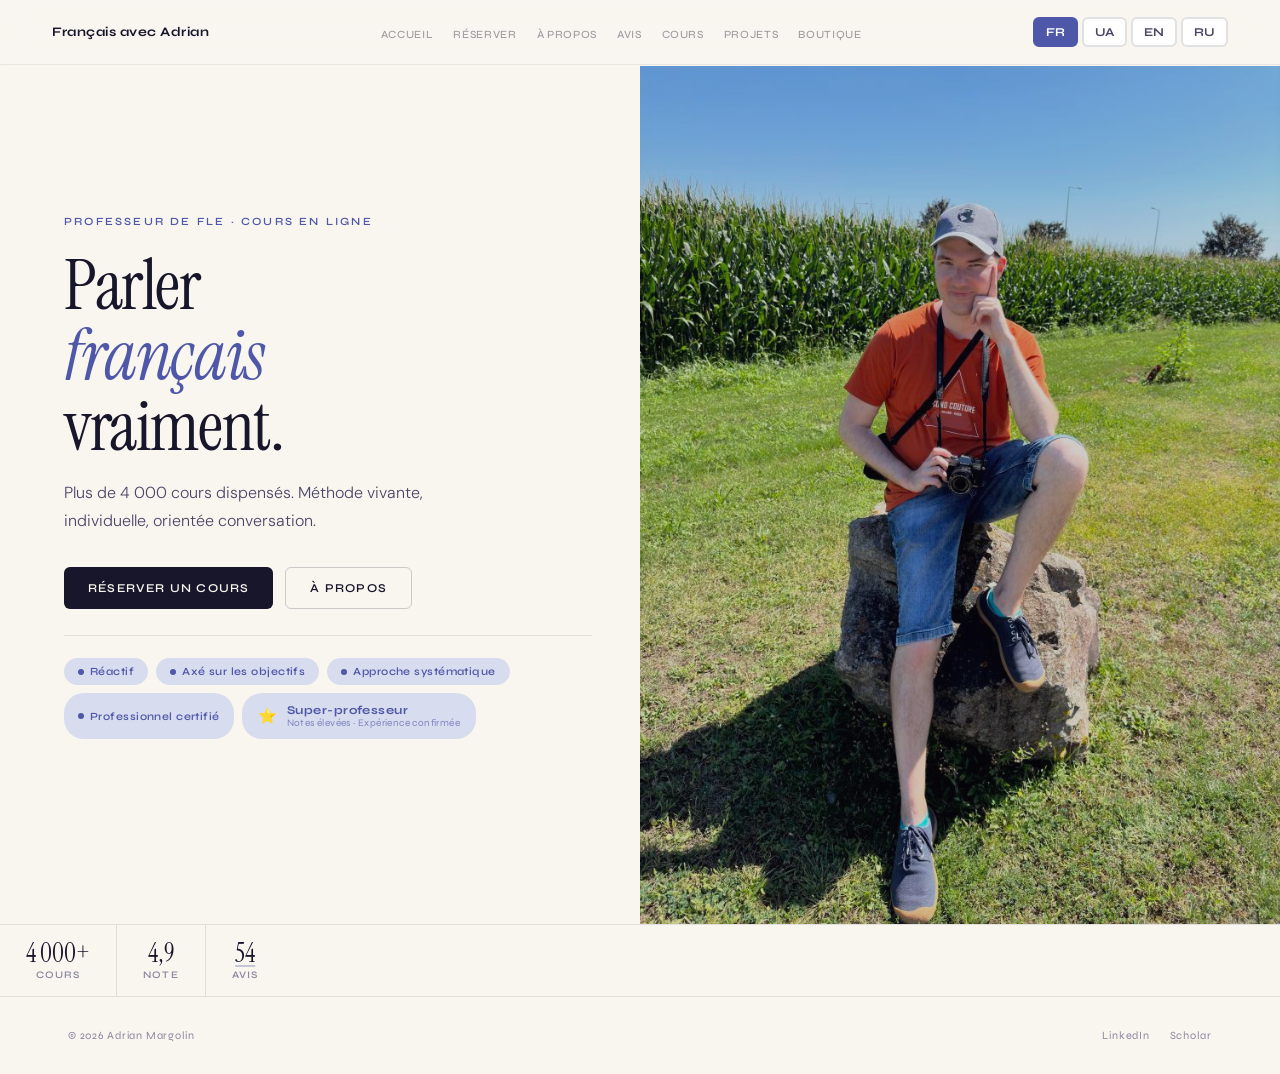
==== index.html @ 777efb52 "Add files via upload" ====
<!DOCTYPE html>
<html lang="fr">
<head>
<meta charset="UTF-8">
<meta name="viewport" content="width=device-width, initial-scale=1.0">
<title>Français avec Adrian</title>
<link rel="preconnect" href="https://fonts.googleapis.com">
<link href="https://fonts.googleapis.com/css2?family=Instrument+Serif:ital@0;1&family=Syne:wght@400;500;600;700&family=DM+Sans:ital,wght@0,300;0,400;0,500;1,300&display=swap" rel="stylesheet">
<style>
:root{--bg:#F9F6F0;--bg2:#F2EDE4;--bg3:#EDE7DB;--ink:#18162A;--ink2:#4A4666;--ink3:#8A87A0;--indigo:#4F58A8;--il:#D8DCEF;--id:#3A4180;--sage:#4E7D6A;--sl:#D2E8DF;--rose:#B96B5A;--rl:#F0DEDA;--gold:#B88C45;--gl:#F0E2C8;--mist:#8590B4;--ml:#DDE1F0;--bdr:rgba(24,22,42,.1);--sh:0 4px 24px rgba(24,22,42,.07);--shl:0 12px 48px rgba(24,22,42,.13);--r:6px;--rl2:12px;}
*{margin:0;padding:0;box-sizing:border-box;}html{scroll-behavior:smooth;}
body{font-family:'DM Sans',sans-serif;background:var(--bg);color:var(--ink);overflow-x:hidden;cursor:url("[data-uri]") 4 0,auto;}
a,button{cursor:url("[data-uri]") 4 0,auto;}
.serif{font-family:'Instrument Serif',serif;}
.lbl{font-family:'Syne',sans-serif;font-size:11px;font-weight:600;letter-spacing:.2em;text-transform:uppercase;color:var(--indigo);margin-bottom:14px;display:block;}
.display{font-family:'Instrument Serif',serif;font-size:clamp(46px,5.5vw,86px);font-weight:400;line-height:1.0;letter-spacing:-.02em;}
.display em{font-style:italic;color:var(--indigo);}

/* NAV */
#nav{position:fixed;top:0;left:0;right:0;z-index:300;display:flex;align-items:center;justify-content:space-between;padding:17px 52px;background:rgba(249,246,240,.8);backdrop-filter:blur(14px);border-bottom:1px solid rgba(24,22,42,.07);transition:padding .35s,background .35s;}
#nav.sc{padding:10px 52px;background:rgba(249,246,240,.97);border-bottom-color:rgba(24,22,42,.12);}
.nav-logo{font-family:'Syne',sans-serif;font-size:13px;font-weight:700;letter-spacing:.04em;text-decoration:none;color:var(--ink);white-space:nowrap;}
.nav-links{display:flex;gap:2px;list-style:none;align-items:center;}
.nav-links a{font-family:'Syne',sans-serif;font-size:11px;font-weight:500;letter-spacing:.06em;text-transform:uppercase;text-decoration:none;color:var(--ink);opacity:.4;padding:6px 9px;border-radius:var(--r);transition:opacity .2s,background .2s;white-space:nowrap;}
.nav-links a:hover{opacity:1;background:var(--il);}
.nav-links a.on{opacity:1;color:var(--indigo);background:var(--il);}
.lang-sw{display:flex;gap:4px;}
.lang-btn{font-family:'Syne',sans-serif;font-size:12px;font-weight:700;padding:6px 11px;border-radius:6px;border:2px solid rgba(24,22,42,.13);background:white;color:var(--ink2);transition:all .2s;cursor:url("[data-uri]") 4 0,auto;}
.lang-btn:hover{background:var(--il);color:var(--indigo);border-color:transparent;}
.lang-btn.on{background:var(--indigo);color:white;border-color:var(--indigo);}

/* PAGES */
.page{display:none;min-height:100vh;padding-top:66px;}
.page.active{display:block;}

/* REVEAL */
.rv{opacity:0;transform:translateY(22px);transition:opacity .6s,transform .6s;}
.rv.in{opacity:1;transform:none;}
.rvl{opacity:0;transform:translateX(-22px);transition:opacity .6s,transform .6s;}
.rvl.in{opacity:1;transform:none;}
.rvr{opacity:0;transform:translateX(22px);transition:opacity .6s,transform .6s;}
.rvr.in{opacity:1;transform:none;}

/* BUTTONS */
.btn{display:inline-flex;align-items:center;gap:8px;font-family:'Syne',sans-serif;font-size:12px;font-weight:600;letter-spacing:.1em;text-transform:uppercase;text-decoration:none;border:none;padding:13px 24px;border-radius:var(--r);transition:all .25s;cursor:url("[data-uri]") 4 0,auto;}
.bf{background:var(--ink);color:var(--bg);}
.bf:hover{background:var(--indigo);}
.bo{background:transparent;color:var(--ink);border:1.5px solid rgba(24,22,42,.2);}
.bo:hover{background:var(--ink);color:var(--bg);border-color:var(--ink);}
.bi{background:var(--indigo);color:white;}
.bi:hover{background:var(--id);}
.bs{background:var(--sage);color:white;}
.bs:hover{background:#3d6455;}

/* SECTIONS */
.sec{padding:76px 68px;}
.sec-sm{padding:52px 68px;}
.st{font-family:'Instrument Serif',serif;font-size:clamp(26px,2.8vw,42px);font-weight:400;line-height:1.1;letter-spacing:-.01em;margin-bottom:16px;}
.st em{font-style:italic;color:var(--indigo);}
.sb{font-size:16px;font-weight:300;line-height:1.8;color:var(--ink2);max-width:500px;}

/* BADGES */
.bdg{display:inline-flex;align-items:center;gap:6px;padding:7px 14px;border-radius:20px;font-family:'Syne',sans-serif;font-size:11px;font-weight:600;letter-spacing:.04em;}
.bd{width:6px;height:6px;border-radius:50%;background:currentColor;}
.bi2{background:var(--il);color:var(--indigo);}
.bs2{background:var(--il);color:var(--indigo);}
.bg2{background:var(--il);color:var(--indigo);}
.br2{background:var(--il);color:var(--indigo);}
.sbdg{display:flex;align-items:center;gap:10px;padding:10px 16px;border-radius:20px;background:var(--il);color:var(--indigo);}

/* HOME */
.hero{min-height:calc(100vh - 66px);display:grid;grid-template-columns:1fr 1fr;overflow:hidden;}
.hl{display:flex;flex-direction:column;justify-content:center;padding:36px 48px 72px 64px;}
.hr{position:relative;overflow:hidden;background:#1A1830;}
.hr img{width:100%;height:100%;object-fit:cover;object-position:center top;opacity:.8;animation:iIn 1.2s ease .1s both;}
@keyframes iIn{from{opacity:0;transform:scale(1.06);}to{opacity:.8;transform:scale(1);}}
.hlbl{margin-bottom:22px;opacity:0;animation:su .7s ease .2s forwards;}
.htitle{margin-bottom:18px;opacity:0;animation:su .8s ease .4s forwards;}
.hsub{font-size:16px;font-weight:300;line-height:1.75;color:var(--ink2);max-width:420px;margin-bottom:32px;opacity:0;animation:su .7s ease .6s forwards;}
.hacts{display:flex;gap:12px;flex-wrap:wrap;opacity:0;animation:su .7s ease .8s forwards;}
.hbdgs{display:flex;flex-wrap:wrap;gap:8px;margin-top:26px;padding-top:22px;border-top:1px solid var(--bdr);opacity:0;animation:su .7s ease 1s forwards;}
@keyframes su{from{opacity:0;transform:translateY(14px);}to{opacity:1;transform:none;}}
.hsr{display:flex;background:var(--bg);border-top:1px solid var(--bdr);animation:su .8s ease 1.2s both;}
.hs{padding:15px 26px;border-right:1px solid var(--bdr);text-align:center;}
.hs:last-child{border-right:none;}
.hsn{font-family:'Instrument Serif',serif;font-size:26px;font-weight:400;color:var(--ink);line-height:1;}
.hsl{font-family:'Syne',sans-serif;font-size:10px;font-weight:600;letter-spacing:.12em;text-transform:uppercase;color:var(--ink3);margin-top:3px;}
.hs-lnk{cursor:url("[data-uri]") 4 0,auto;transition:background .2s;}
.hs-lnk:hover{background:var(--il);}
.hs-lnk .hsn{text-decoration:underline;text-underline-offset:3px;text-decoration-color:rgba(79,88,168,.3);}
.hs-lnk:hover .hsn{color:var(--indigo);}

/* BIO */
.bioh{display:grid;grid-template-columns:1fr 1fr;min-height:70vh;}
.biov{overflow:hidden;background:var(--ink);}
.biov img{width:100%;height:100%;object-fit:cover;object-position:center;opacity:.85;transition:transform 6s;}
.biov:hover img{transform:scale(1.04);}
.biot{display:flex;flex-direction:column;justify-content:center;padding:52px 64px;}
.bio-name{font-family:'Instrument Serif',serif;font-size:clamp(26px,3vw,40px);line-height:1.1;margin-bottom:3px;}
.bio-name em{font-style:normal;color:var(--indigo);}
.bio-ua{font-size:17px;font-weight:300;color:var(--ink3);margin-bottom:18px;display:block;letter-spacing:.02em;}
.bio-facts{display:grid;grid-template-columns:1fr 1fr;gap:10px;margin:18px 0;}
.bfc{padding:13px 16px;border-radius:var(--r);background:var(--bg2);border:1px solid var(--bdr);}
.bfi{font-size:17px;margin-bottom:4px;}
.bfl{font-family:'Syne',sans-serif;font-size:10px;font-weight:600;letter-spacing:.1em;text-transform:uppercase;color:var(--ink3);margin-bottom:2px;}
.bfv{font-size:13px;font-weight:400;color:var(--ink);line-height:1.4;}
.lpills{display:flex;flex-wrap:wrap;gap:5px;}
.lp{font-family:'Syne',sans-serif;font-size:11px;padding:4px 10px;border-radius:20px;border:1px solid var(--bdr);color:var(--ink2);}
.lp strong{color:var(--indigo);font-weight:700;}
.psbtn{cursor:url("[data-uri]") 4 0,auto;transition:transform .2s,box-shadow .2s;border:none;font-size:13px;padding:9px 15px;}
.psbtn:hover{transform:translateY(-2px);box-shadow:var(--sh);}
.psdet{display:none;margin-top:11px;padding:15px 17px;background:white;border-radius:var(--rl2);border:1px solid var(--bdr);font-size:14px;font-weight:300;line-height:1.75;color:var(--ink2);}

/* REVIEWS */
.revh{background:var(--indigo);color:white;padding:60px 68px 44px;display:flex;align-items:center;gap:44px;flex-wrap:wrap;}
.revbig{font-family:'Instrument Serif',serif;font-size:clamp(80px,10vw,128px);font-weight:400;line-height:1;}
.revstars{font-size:20px;letter-spacing:4px;color:#FFD166;margin:7px 0;}
.revg{display:grid;grid-template-columns:repeat(3,1fr);gap:16px;padding:40px 68px 52px;}
.rc{background:white;border-radius:var(--rl2);border:1px solid var(--bdr);padding:20px;box-shadow:var(--sh);transition:transform .3s,box-shadow .3s;}
.rc:hover{transform:translateY(-4px);box-shadow:var(--shl);}
.rc-top{display:flex;justify-content:space-between;align-items:center;margin-bottom:10px;padding-bottom:9px;border-bottom:1px solid var(--bdr);}
.rc-plat{display:flex;align-items:center;gap:5px;font-family:'Syne',sans-serif;font-size:10px;font-weight:700;letter-spacing:.06em;text-transform:uppercase;color:var(--ink3);}
.rc-stars{font-size:12px;color:#F59E0B;letter-spacing:1px;}
.rc-text{font-size:13px;font-weight:300;line-height:1.75;color:var(--ink2);font-style:italic;margin-bottom:14px;}

.rc-footer{display:flex;justify-content:space-between;align-items:center;margin-top:14px;gap:8px;}
.rc-orig-btn{font-family:'Syne',sans-serif;font-size:10px;font-weight:600;letter-spacing:.08em;text-transform:uppercase;background:none;border:1px solid var(--bdr);border-radius:20px;padding:4px 10px;color:var(--ink3);cursor:pointer;flex-shrink:0;transition:all .2s;}
.rc-orig-btn:hover{background:var(--il);color:var(--indigo);border-color:transparent;}

.rc-author{display:flex;align-items:center;gap:9px;}
.rc-av{width:36px;height:36px;border-radius:50%;object-fit:cover;border:2px solid var(--il);flex-shrink:0;}
.rc-av-fb{width:36px;height:36px;border-radius:50%;background:var(--indigo);color:white;font-family:'Syne',sans-serif;font-size:13px;font-weight:700;align-items:center;justify-content:center;flex-shrink:0;}
.rc-name{font-size:13px;font-weight:500;color:var(--ink);}
.rc-date{font-family:'Syne',sans-serif;font-size:10px;color:var(--ink3);letter-spacing:.05em;margin-top:1px;}
.rev-nt{text-align:center;padding:0 68px 44px;font-family:'Syne',sans-serif;font-size:11px;color:var(--ink3);letter-spacing:.06em;}
.rev-nt a{color:var(--indigo);text-decoration:none;}

/* LESSONS */
.lesh{background:var(--bg2);padding:76px 68px 0;}
.steps{display:grid;grid-template-columns:repeat(3,1fr);border-top:1px solid var(--bdr);margin-top:40px;}
.step{padding:32px;border-right:1px solid var(--bdr);transition:background .25s;}
.step:last-child{border-right:none;}
.step:hover{background:var(--bg3);}
.sn{font-family:'Instrument Serif',serif;font-size:50px;font-weight:400;line-height:1;color:rgba(79,88,168,.18);margin-bottom:12px;}
.stit{font-family:'Instrument Serif',serif;font-size:20px;margin-bottom:8px;color:var(--ink);}
.sdesc{font-size:14px;font-weight:300;line-height:1.75;color:var(--ink2);}
.progsec{padding:52px 68px 76px;background:var(--bg2);}
.les-bio-wrap{background:var(--bg2);padding:52px 0;}
.prog-b2c2-msg{font-family:'Instrument Serif',serif;font-size:clamp(10px,1.25vw,15px);font-style:italic;color:var(--indigo);text-align:center;padding:40px 20px;line-height:1.5;}
.prog-note{font-size:14px;font-weight:300;color:var(--ink2);line-height:1.7;padding:14px 18px;background:white;border-radius:var(--r);border-left:3px solid var(--indigo);margin-bottom:28px;}
.progtabs{display:flex;gap:0;border-bottom:1px solid var(--bdr);margin-bottom:32px;}
.ptab{font-family:'Syne',sans-serif;font-size:12px;font-weight:600;letter-spacing:.09em;text-transform:uppercase;padding:11px 24px;border:none;background:none;color:var(--ink3);cursor:url("[data-uri]") 4 0,auto;border-bottom:2px solid transparent;margin-bottom:-1px;transition:all .2s;}
.ptab:hover{color:var(--ink);}
.ptab.on{color:var(--indigo);border-bottom-color:var(--indigo);}
.prog-wrap{display:grid;grid-template-columns:1fr 1fr;gap:24px;}
.prog-col-title{font-family:'Syne',sans-serif;font-size:10px;font-weight:700;letter-spacing:.14em;text-transform:uppercase;color:var(--ink3);margin-bottom:14px;padding-bottom:9px;border-bottom:1px solid var(--bdr);}
.prog-list{list-style:none;display:flex;flex-direction:column;gap:8px;}
.prog-list li{font-size:14px;font-weight:300;color:var(--ink2);display:flex;gap:8px;align-items:baseline;line-height:1.5;}
.prog-list li::before{content:"→";color:var(--indigo);font-size:12px;flex-shrink:0;}
.prog-col-note{font-size:12px;font-weight:300;color:var(--ink3);margin-top:14px;font-style:italic;}

/* PROJECTS */
.pjg{display:grid;grid-template-columns:1fr 1fr;gap:18px;margin-top:40px;}
.pjc{border-radius:var(--rl2);overflow:hidden;border:1px solid var(--bdr);background:white;box-shadow:var(--sh);transition:transform .3s,box-shadow .3s;}
.pjc:hover{transform:translateY(-4px);box-shadow:var(--shl);}
.pct{padding:22px 22px 0;display:flex;justify-content:space-between;align-items:flex-start;}
.pci{width:44px;height:44px;border-radius:var(--r);display:flex;align-items:center;justify-content:center;font-size:20px;}
.pcs{font-family:'Syne',sans-serif;font-size:10px;font-weight:700;letter-spacing:.11em;text-transform:uppercase;padding:4px 10px;border-radius:20px;}
.swip{background:var(--gl);color:var(--gold);}
.slive{background:var(--sl);color:var(--sage);}
.pcb{padding:14px 22px 22px;}
.pctit{font-family:'Instrument Serif',serif;font-size:21px;margin-bottom:6px;color:var(--ink);}
.pcd{font-size:13px;font-weight:300;line-height:1.7;color:var(--ink2);}
.pbr{margin-top:13px;}
.pbl{font-family:'Syne',sans-serif;font-size:10px;font-weight:600;color:var(--ink3);letter-spacing:.07em;text-transform:uppercase;display:flex;justify-content:space-between;}
.pb{height:4px;background:var(--bdr);border-radius:2px;margin-top:6px;overflow:hidden;}
.pbf{height:100%;border-radius:2px;background:var(--indigo);transition:width 1.2s ease;width:0%;}

/* SHOP */
.shoph{background:linear-gradient(135deg,var(--indigo) 0%,var(--id) 100%);color:white;padding:68px 68px 44px;}
.shopg{display:grid;grid-template-columns:repeat(3,1fr);gap:16px;padding:40px 68px 76px;background:var(--bg2);}
.shc{background:white;border-radius:var(--rl2);border:1px solid var(--bdr);overflow:hidden;box-shadow:var(--sh);transition:transform .3s,box-shadow .3s;}
.shc:hover{transform:translateY(-4px);box-shadow:var(--shl);}
.shcv{padding:28px 18px;text-align:center;}
.shci{border-radius:8px;padding:18px;border:1px solid rgba(255,255,255,.2);background:rgba(255,255,255,.1);display:inline-block;min-width:120px;}
.shcb{padding:18px 20px;}
.shcc{font-family:'Syne',sans-serif;font-size:10px;font-weight:700;letter-spacing:.14em;text-transform:uppercase;margin-bottom:6px;}
.shct{font-family:'Instrument Serif',serif;font-size:18px;margin-bottom:6px;color:var(--ink);}
.shcd{font-size:13px;font-weight:300;color:var(--ink2);line-height:1.6;margin-bottom:13px;}
.shcf{display:flex;justify-content:flex-end;gap:6px;}

/* FREE */
.frg{display:grid;grid-template-columns:repeat(3,1fr);gap:16px;margin-top:32px;}
.frc{padding:24px;background:white;border-radius:var(--rl2);border:1px solid var(--bdr);box-shadow:var(--sh);transition:transform .3s,box-shadow .3s;}
.frc:hover{transform:translateY(-3px);box-shadow:var(--shl);}
.ft{font-family:'Syne',sans-serif;font-size:10px;font-weight:700;letter-spacing:.14em;text-transform:uppercase;padding:4px 11px;border-radius:20px;display:inline-block;margin-bottom:13px;}
.ftyc{background:var(--rl);color:var(--rose);}
.ftyi{background:var(--sl);color:var(--sage);}
.ftyp{background:var(--il);color:var(--indigo);}

/* BOOKING */
.bkh{background:var(--ink);color:white;padding:76px 68px;display:grid;grid-template-columns:1fr 1fr;gap:52px;align-items:start;}
.bkct{background:rgba(255,255,255,.06);border-radius:var(--rl2);border:1px solid rgba(255,255,255,.1);padding:22px;}
.bkl{display:flex;align-items:center;gap:11px;padding:12px 15px;background:rgba(255,255,255,.06);border-radius:var(--r);border:1px solid rgba(255,255,255,.08);text-decoration:none;color:white;transition:background .2s;margin-bottom:7px;}
.bkl:last-child{margin-bottom:0;}
.bkl:hover{background:rgba(255,255,255,.14);}
.bkic{width:33px;height:33px;border-radius:var(--r);display:flex;align-items:center;justify-content:center;font-size:14px;flex-shrink:0;}
.ic-tg{background:#0088CC;}
.ic-li{background:#0077B5;}
.ic-em{background:var(--rose);}
.bklb{font-family:'Syne',sans-serif;font-size:11px;font-weight:600;letter-spacing:.05em;text-transform:uppercase;}
.bkv{font-size:11px;opacity:.4;margin-top:1px;}
.bk-aw{margin-top:18px;}
.bk-atg{display:block;width:100%;text-align:center;padding:12px;font-family:'Syne',sans-serif;font-size:11px;font-weight:600;letter-spacing:.1em;text-transform:uppercase;background:transparent;color:rgba(255,255,255,.5);border:1.5px solid rgba(255,255,255,.14);border-radius:var(--r);cursor:url("[data-uri]") 4 0,auto;transition:all .25s;}
.bk-atg:hover{color:white;border-color:rgba(255,255,255,.35);}
.bk-cal{display:none;margin-top:12px;border-radius:var(--rl2);overflow:hidden;}
.bk-cal iframe{display:block;width:100%;height:640px;border:none;}
.bk-cal.open{display:block;}

/* POPUP */
#ov{display:none;position:fixed;inset:0;background:rgba(24,22,42,.6);backdrop-filter:blur(6px);z-index:600;align-items:center;justify-content:center;}
#ov.open{display:flex;}
#pp{background:var(--bg);border-radius:18px;box-shadow:0 20px 72px rgba(24,22,42,.2);padding:32px;max-width:400px;width:92%;position:relative;animation:pIn .3s cubic-bezier(.34,1.56,.64,1);}
@keyframes pIn{from{opacity:0;transform:scale(.92);}to{opacity:1;transform:scale(1);}}
#pp-x{position:absolute;top:13px;right:17px;background:none;border:none;font-size:21px;color:var(--ink3);line-height:1;cursor:url("[data-uri]") 4 0,auto;}
#pp-x:hover{color:var(--ink);}
.ppt{font-family:'Instrument Serif',serif;font-size:24px;margin-bottom:6px;color:var(--ink);}
.pps{font-size:14px;font-weight:300;color:var(--ink2);line-height:1.6;margin-bottom:20px;}
.ppl{display:flex;align-items:center;gap:11px;padding:12px 15px;background:white;border-radius:var(--rl2);border:1.5px solid var(--bdr);text-decoration:none;transition:all .2s;margin-bottom:7px;}
.ppl:last-of-type{margin-bottom:0;}
.ppl:hover{border-color:var(--indigo);box-shadow:var(--sh);}
.ppli{width:34px;height:34px;border-radius:var(--r);display:flex;align-items:center;justify-content:center;font-size:16px;flex-shrink:0;}
.ppll{font-family:'Syne',sans-serif;font-size:12px;font-weight:600;color:var(--ink);letter-spacing:.04em;}
.ppls{font-size:11px;color:var(--ink3);margin-top:1px;}
.pp-div{font-family:'Syne',sans-serif;font-size:10px;color:var(--ink3);letter-spacing:.1em;text-transform:uppercase;text-align:center;margin:16px 0 12px;position:relative;}
.pp-div::before,.pp-div::after{content:"";position:absolute;top:50%;width:34%;height:1px;background:var(--bdr);}
.pp-div::before{left:0;}
.pp-div::after{right:0;}
.pp-ab{display:block;width:100%;text-align:center;padding:12px;font-family:'Syne',sans-serif;font-size:11px;font-weight:600;letter-spacing:.1em;text-transform:uppercase;background:transparent;color:var(--ink);border:1.5px solid rgba(24,22,42,.16);border-radius:var(--r);cursor:url("[data-uri]") 4 0,auto;transition:all .25s;}
.pp-ab:hover{background:var(--ink);color:white;}
.pp-cal{display:none;margin-top:11px;border-radius:var(--rl2);overflow:hidden;}
.pp-cal iframe{display:block;width:100%;height:380px;border:none;}
.pp-cal.open{display:block;}

/* FOOTER */
footer{padding:32px 68px;border-top:1px solid var(--bdr);display:flex;align-items:center;justify-content:space-between;}
footer.dk{background:var(--ink);border-top-color:rgba(255,255,255,.06);}
footer p{font-family:'Syne',sans-serif;font-size:11px;color:var(--ink3);letter-spacing:.07em;}
.fl{display:flex;gap:20px;}
.fl a{font-family:'Syne',sans-serif;font-size:11px;color:var(--ink3);text-decoration:none;letter-spacing:.07em;transition:color .2s;}
.fl a:hover{color:var(--indigo);}
footer.dk p{color:rgba(255,255,255,.2);}
footer.dk .fl a{color:rgba(255,255,255,.2);}
footer.dk .fl a:hover{color:#FFD166;}

@media(max-width:940px){
  #nav{padding:11px 18px;}
  .nav-links{display:none;}
  .hero,.bioh,.bkh{grid-template-columns:1fr;}
  .hr{display:none;}
  .hl{padding:32px 20px 60px;}
  .hsr{flex-wrap:wrap;}
  .sec,.sec-sm{padding:48px 20px;}
  .lesh,.progsec,.revh,.revg,.rev-nt{padding-left:20px;padding-right:20px;}
  .steps,.prog-wrap,.pjg,.shopg,.frg{grid-template-columns:1fr;}
  .step{border-right:none;border-bottom:1px solid var(--bdr);}
  .bioh{grid-template-columns:1fr;}
  .biov{height:240px;}
  .biot{padding:32px 20px;}
  .bkh{padding:48px 20px;}
  .shoph{padding:52px 20px 32px;}
  .shopg{padding:32px 20px 60px;}
  footer{padding:22px 20px;flex-direction:column;gap:12px;text-align:center;}
  .progtabs{flex-wrap:wrap;}
}
</style>
</head>
<body>

<nav id="nav">
  <a href="#" id="nl-logo" class="nav-logo syne">Français avec Adrian</a>
  <ul class="nav-links">
    <li><a href="#" id="nl-home" data-t="nav_home">Accueil</a></li>
    <li><a href="#" id="nl-booking" data-t="nav_booking">Réserver</a></li>
    <li><a href="#" id="nl-bio" data-t="nav_bio">À&nbsp;propos</a></li>
    <li><a href="#" id="nl-reviews" data-t="nav_reviews">Avis</a></li>
    <li><a href="#" id="nl-lessons" data-t="nav_lessons">Cours</a></li>
    <li><a href="#" id="nl-projects" data-t="nav_projects">Projets</a></li>
    <li><a href="#" id="nl-shop" data-t="nav_shop">Boutique</a></li>
    </ul>
  <div class="lang-sw">
    <button class="lang-btn on" id="lb-fr">FR</button>
    <button class="lang-btn" id="lb-ua">UA</button>
    <button class="lang-btn" id="lb-en">EN</button>
    <button class="lang-btn" id="lb-ru">RU</button>
  </div>
</nav>

<!-- HOME -->
<section id="page-home" class="page active">
  <div class="hero">
    <div class="hl">
      <span class="lbl hlbl" data-t="hero_label">Professeur de FLE · Cours en ligne</span>
      <h1 class="display htitle"><span data-t="hero_h1_a">Parler</span><br><em data-t="hero_h1_b">français</em><br><span data-t="hero_h1_c">vraiment.</span></h1>
      <p class="hsub" data-t="hero_sub">Plus de 4 000 cours dispensés.</p>
      <div class="hacts">
        <button class="btn bf" id="btn-book-h" data-t="book_btn">Réserver un cours</button>
        <button class="btn bo" id="btn-bio-h" style="white-space:nowrap;" data-t="bio_btn">À&nbsp;propos</button>
      </div>
      <div class="hbdgs">
        <span class="bdg bi2"><span class="bd"></span><span data-t="badge_active">Réactif</span></span>
        <span class="bdg bs2"><span class="bd"></span><span data-t="badge_goals">Axé sur les objectifs</span></span>
        <span class="bdg br2"><span class="bd"></span><span data-t="badge_system">Approche systématique</span></span>
        <span class="bdg bg2"><span class="bd"></span><span data-t="badge_prof">Professionnel certifié</span></span>
        <div class="sbdg"><span style="font-size:15px;">⭐</span><div><div style="font-size:12px;font-weight:700;letter-spacing:.04em;font-family:'Syne',sans-serif;" data-t="badge_super">Super-professeur</div><div style="font-size:10px;opacity:.65;letter-spacing:.04em;font-family:'Syne',sans-serif;" data-t="badge_super_sub">Notes élevées · Expérience confirmée</div></div></div>
      </div>
    </div>
    <div class="hr"><img src="[data-uri]" alt="Adrian Margolin"></div>
  </div>
  <div class="hsr">
    <div class="hs"><div class="hsn">4&nbsp;000+</div><div class="hsl" data-t="stat_lessons">cours</div></div>
    <div class="hs"><div class="hsn">4,9</div><div class="hsl" data-t="stat_rating">note</div></div>
    <div class="hs hs-lnk" id="btn-stat-r"><div class="hsn">54</div><div class="hsl" data-t="stat_reviews" id="srev-lbl">avis ↗</div></div>
  </div>
  <footer><p data-t="footer_copy">© 2026 Adrian Margolin</p><div class="fl"><a href="https://www.linkedin.com/in/adrian-margolin" target="_blank">LinkedIn</a><a href="https://scholar.google.com/citations?user=JBs4-RoAAAAJ&hl=fr" target="_blank">Scholar</a>
</div></footer>
</section>

<!-- BOOKING -->
<section id="page-booking" class="page">
  <div class="bkh">
    <div class="rv">
      <span class="lbl" style="color:rgba(255,255,255,.42);" data-t="bk_lbl">Réserver</span>
      <h2 class="st" style="color:white;" data-th="bk_h2">Commençons par <em>vous connaître</em>.</h2>
      <p style="color:rgba(255,255,255,.52);font-size:15px;font-weight:300;line-height:1.8;margin-bottom:20px;" data-t="bk_desc">Avant de réserver, écrivez-moi un message personnel.</p>
      <div class="bkct">
        <a href="https://t.me/AdrianFast" target="_blank" class="bkl"><div class="bkic ic-tg">✈</div><div><div class="bklb">Telegram</div><div class="bkv">@AdrianFast</div></div></a>
        <a href="https://www.linkedin.com/in/adrian-margolin" target="_blank" class="bkl"><div class="bkic ic-li" style="font-weight:700;font-size:12px;color:white;">in</div><div><div class="bklb">LinkedIn</div><div class="bkv">adrian-margolin</div></div></a>
      </div>
      <div class="bk-aw">
        <span class="lbl" style="color:rgba(255,255,255,.32);margin-bottom:8px;" id="bk-al" data-t="popup_active">Élève actif ? Réserver directement :</span>
        <button class="bk-atg" id="bk-ab" data-t="popup_active_btn">Je suis un élève actif — réserver →</button>
        
      </div>
    </div>
    <div class="rv" style="transition-delay:.15s;">
      




<img src="[data-uri]" alt="" style="width:100%;max-height:800px;object-fit:cover;border-radius:var(--rl2);opacity:.72;" />



 
    </div>
  </div>
  <footer class="dk"><p data-t="footer_copy">© 2026 Adrian Margolin</p><div class="fl"><a href="#" id="fl-bk-h" data-t="nav_home">Accueil</a><a href="#" id="fl-bk-r" data-t="nav_reviews">Avis</a></div></footer>
</section>

<!-- BIO -->
<section id="page-bio" class="page">
  <div class="bioh">
    <div class="biov">




<img src="[data-uri]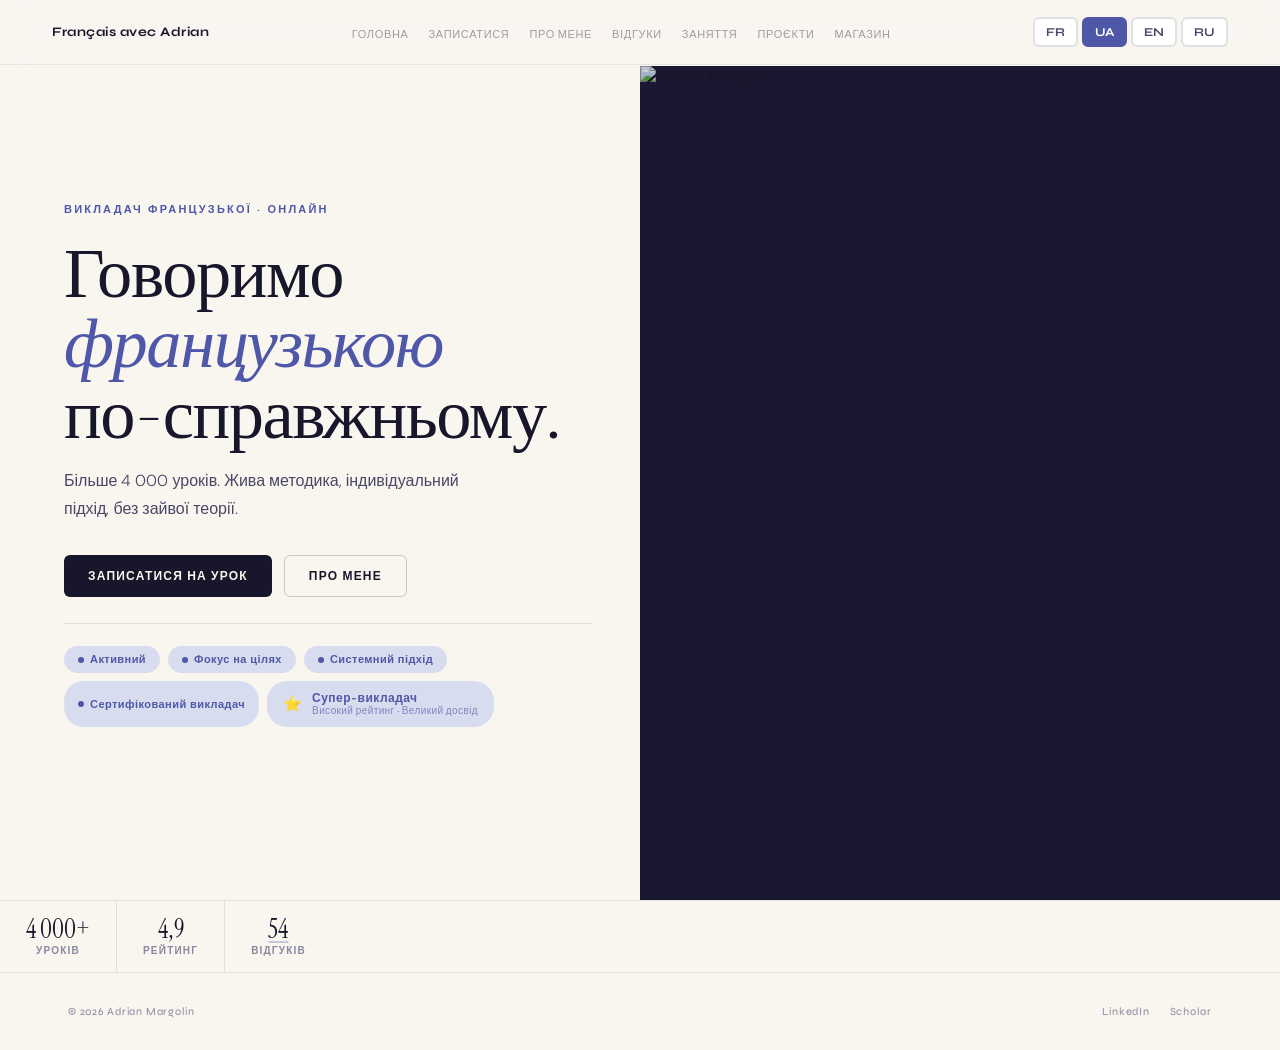
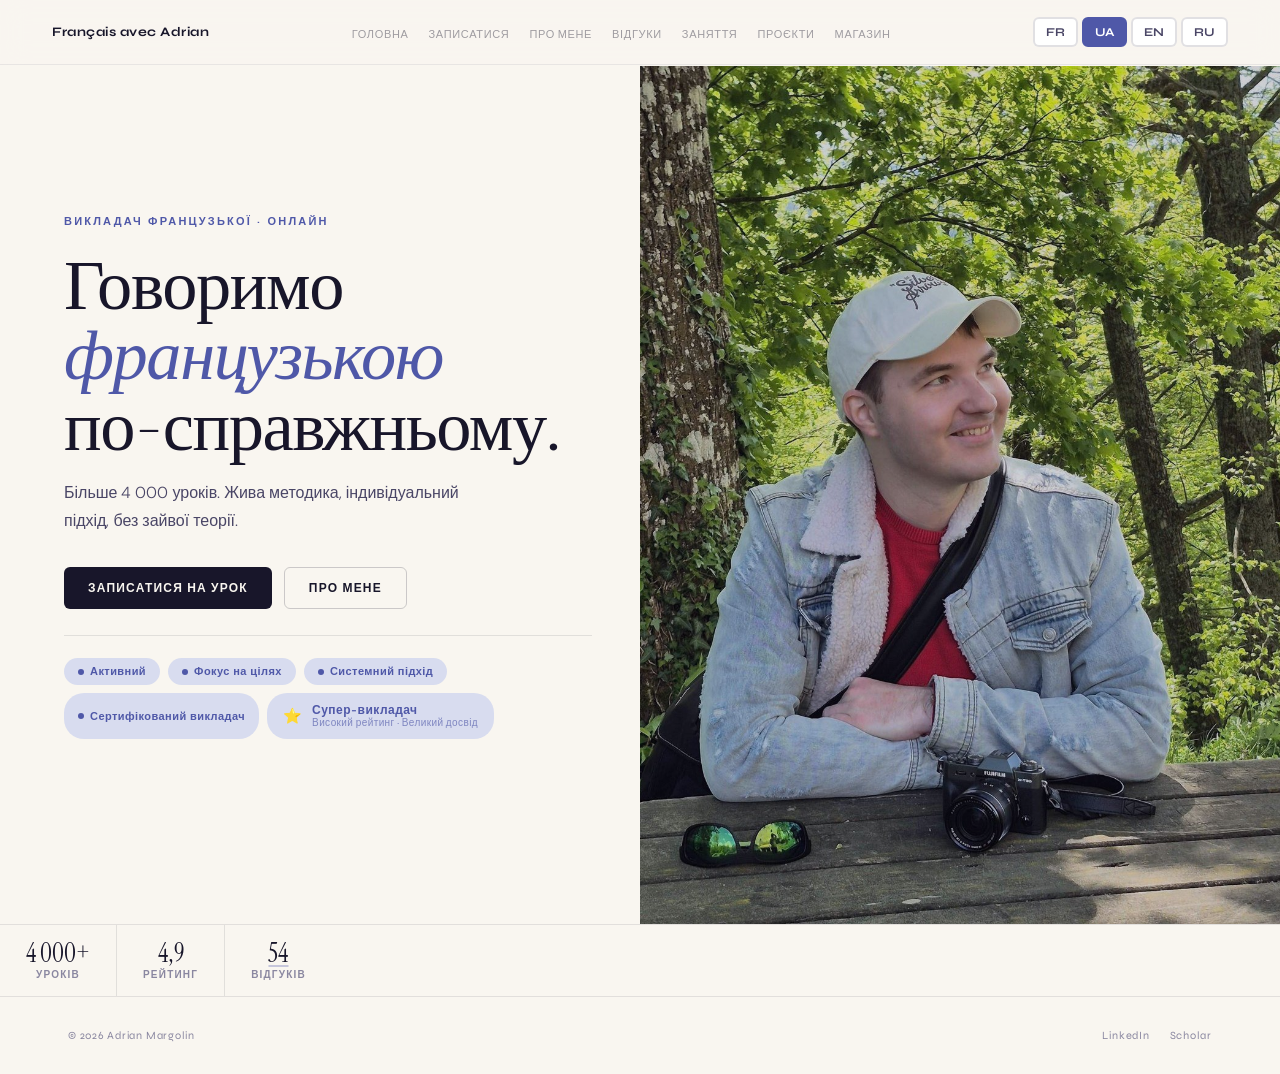
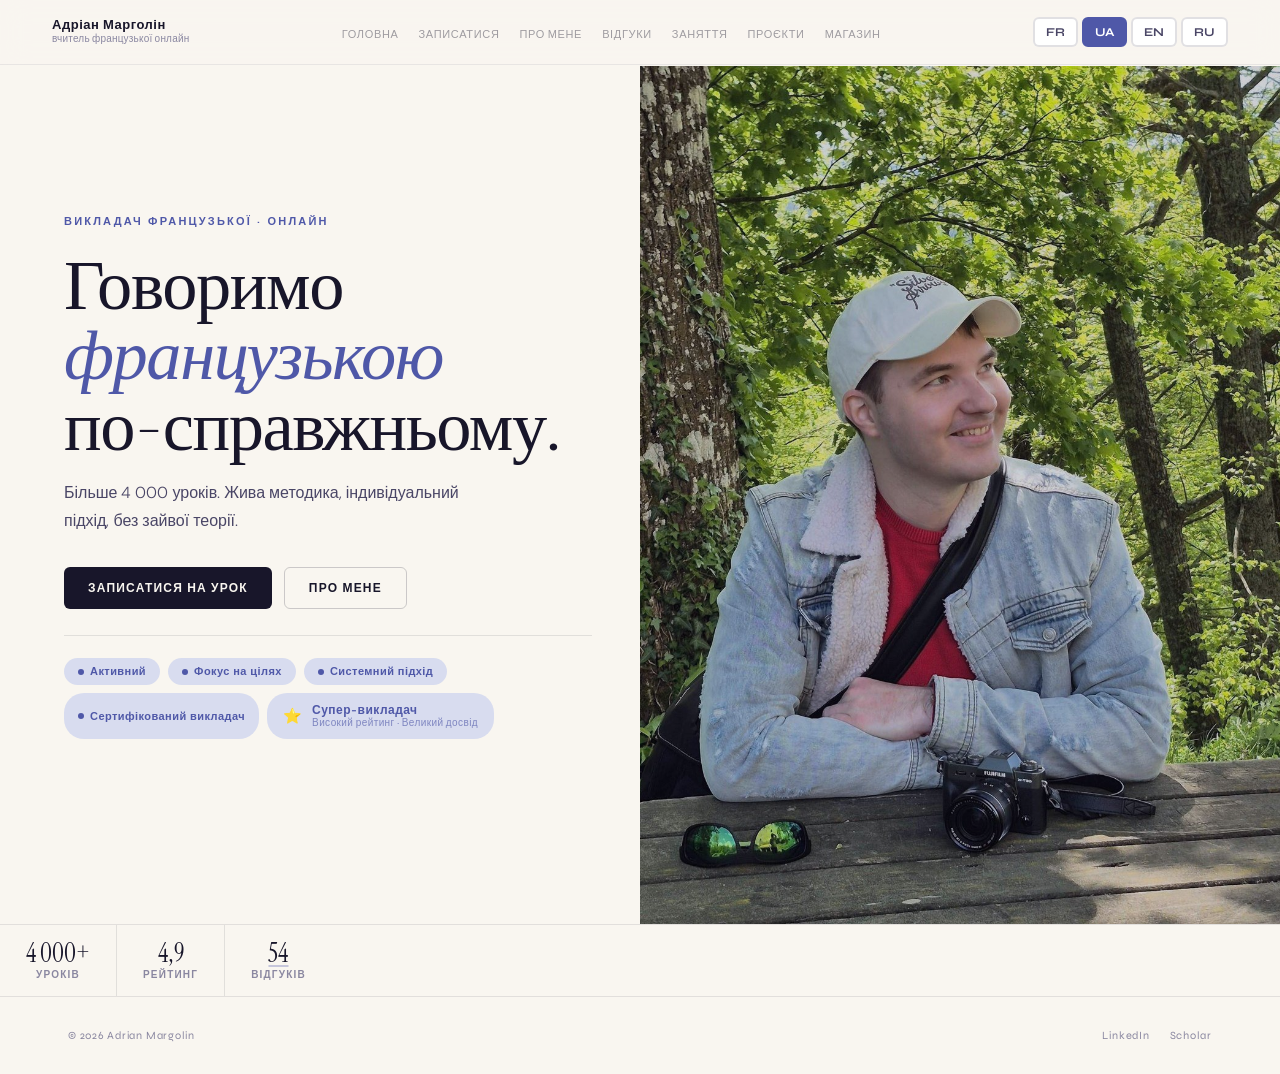
